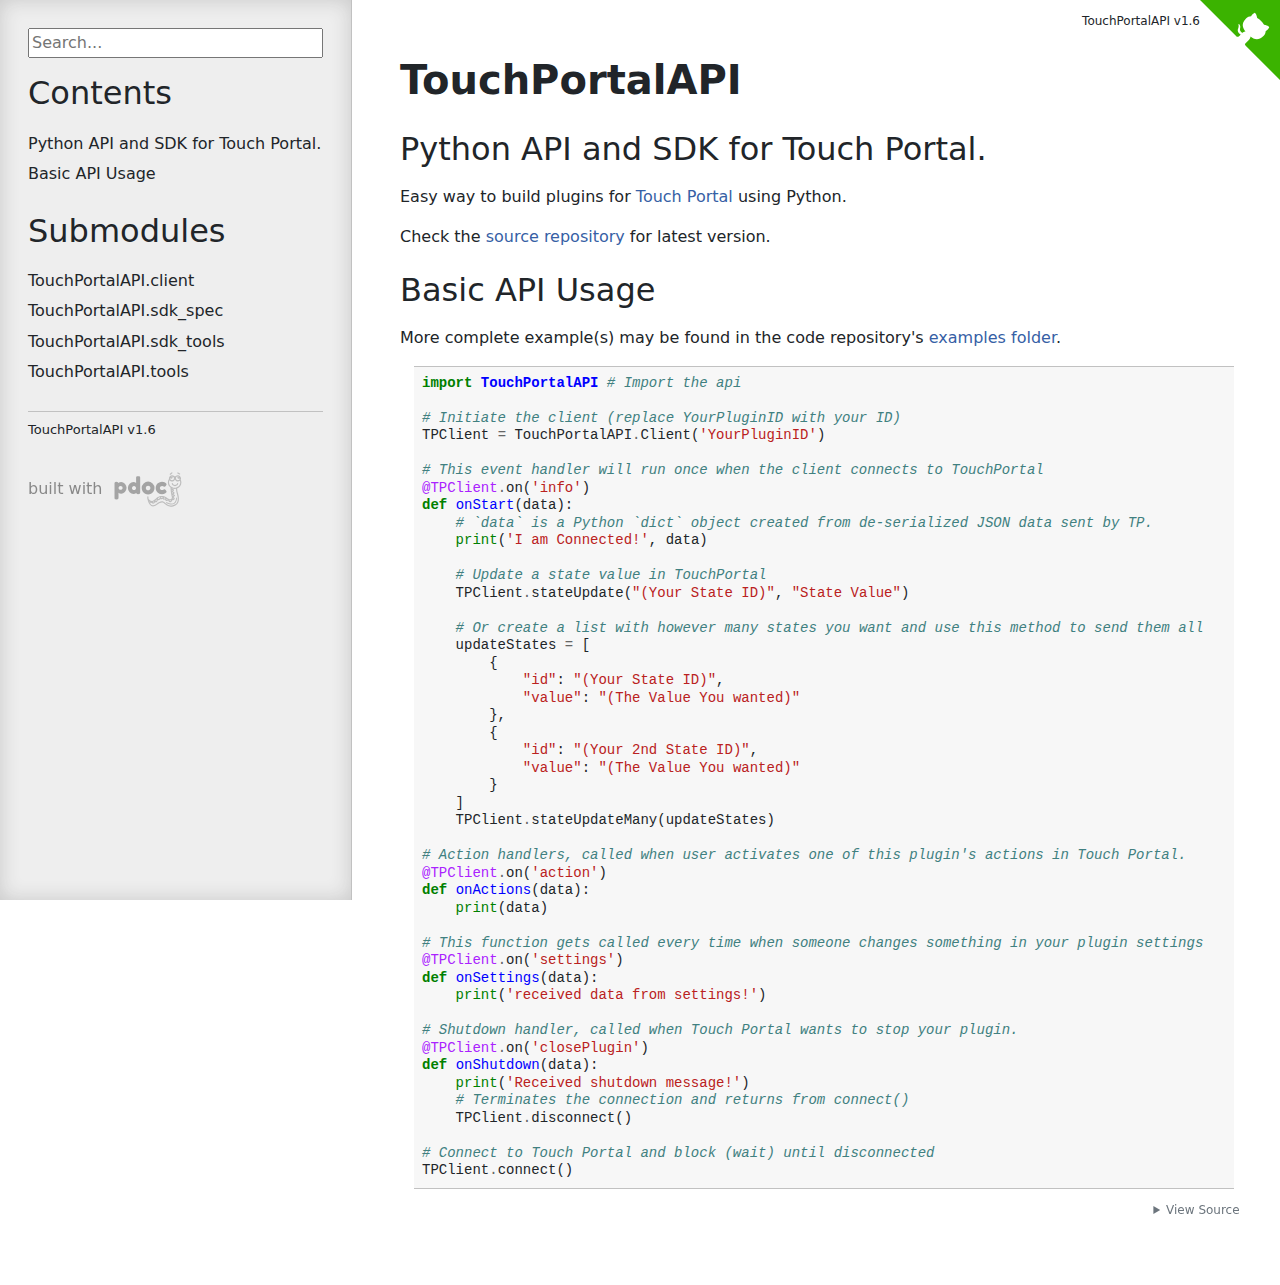
==== docs/index.html @ d4391009 "[docs] Add generated documentation files." ====
<!doctype html>
<html lang="en">
<head>
    <meta charset="utf-8">
    <meta name="viewport" content="width=device-width, initial-scale=1">
    <meta name="generator" content="pdoc 7.3.1" />
    <title>Module List &ndash; pdoc 7.3.1</title>
    <link rel="icon" type="image/svg+xml" href="data:image/svg+xml,%3Csvg%20xmlns%3D%22http%3A//www.w3.org/2000/svg%22%20width%3D%2264%22%20height%3D%2264%22%20viewBox%3D%2244.5%202.5%2015%2015%22%3E%3Cpath%20d%3D%22M49.351%2021.041c-.233-.721-.546-2.408-.772-4.076-.042-.09-.067-.187-.046-.288-.166-1.347-.277-2.625-.241-3.351-1.378-1.008-2.271-2.586-2.271-4.362%200-.976.272-1.935.788-2.774.057-.094.122-.18.184-.268-.033-.167-.052-.339-.052-.516%200-1.477%201.202-2.679%202.679-2.679.791%200%201.496.352%201.987.9a6.3%206.3%200%200%201%201.001.029c.492-.564%201.207-.929%202.012-.929%201.477%200%202.679%201.202%202.679%202.679a2.65%202.65%200%200%201-.269%201.148c.383.747.595%201.572.595%202.41%200%202.311-1.507%204.29-3.635%205.107.037.699.147%202.27.423%203.294l.137.461c.156%202.136-4.612%205.166-5.199%203.215zm.127-4.919a4.78%204.78%200%200%200%20.775-.584c-.172-.115-.505-.254-.88-.378zm.331%202.302l.828-.502c-.202-.143-.576-.328-.984-.49zm.45%202.157l.701-.403c-.214-.115-.536-.249-.891-.376l.19.779zM49.13%204.141c0%20.152.123.276.276.276s.275-.124.275-.276-.123-.276-.276-.276-.275.124-.275.276zm.735-.389a1.15%201.15%200%200%201%20.314.783%201.16%201.16%200%200%201-1.162%201.162c-.457%200-.842-.27-1.032-.653-.026.117-.042.238-.042.362a1.68%201.68%200%200%200%201.679%201.679%201.68%201.68%200%200%200%201.679-1.679c0-.843-.626-1.535-1.436-1.654zm3.076%201.654a1.68%201.68%200%200%200%201.679%201.679%201.68%201.68%200%200%200%201.679-1.679c0-.037-.009-.072-.011-.109-.21.3-.541.508-.935.508a1.16%201.16%200%200%201-1.162-1.162%201.14%201.14%200%200%201%20.474-.912c-.015%200-.03-.005-.045-.005-.926.001-1.679.754-1.679%201.68zm1.861-1.265c0%20.152.123.276.276.276s.275-.124.275-.276-.123-.276-.276-.276-.275.124-.275.276zm1.823%204.823c0-.52-.103-1.035-.288-1.52-.466.394-1.06.64-1.717.64-1.144%200-2.116-.725-2.499-1.738-.383%201.012-1.355%201.738-2.499%201.738-.867%200-1.631-.421-2.121-1.062-.307.605-.478%201.267-.478%201.942%200%202.486%202.153%204.51%204.801%204.51s4.801-2.023%204.801-4.51zm-3.032%209.156l-.146-.492c-.276-1.02-.395-2.457-.444-3.268a6.11%206.11%200%200%201-1.18.115%206.01%206.01%200%200%201-2.536-.562l.006.175c.802.215%201.848.612%202.021%201.25.079.295-.021.601-.274.837l-.598.501c.667.304%201.243.698%201.311%201.179.02.144.022.507-.393.787l-.564.365c1.285.521%201.361.96%201.381%201.126.018.142.011.496-.427.746l-.854.489c.064-1.19%201.985-2.585%202.697-3.248zM49.34%209.925c0-.667%201-.667%201%200%200%20.653.818%201.205%201.787%201.205s1.787-.552%201.787-1.205c0-.667%201-.667%201%200%200%201.216-1.25%202.205-2.787%202.205s-2.787-.989-2.787-2.205zm-.887-7.633c-.093.077-.205.114-.317.114a.5.5%200%200%201-.318-.886L49.183.397a.5.5%200%200%201%20.703.068.5.5%200%200%201-.069.703zm7.661-.065c-.086%200-.173-.022-.253-.068l-1.523-.893c-.575-.337-.069-1.2.506-.863l1.523.892a.5.5%200%200%201%20.179.685c-.094.158-.261.247-.432.247z%22%20fill%3D%22%233bb300%22/%3E%3C/svg%3E"/>

    <meta http-equiv="Refresh" content="0; url=TouchPortalAPI.html" />
    
    
<style>/*! * Bootstrap Reboot v5.0.0 (https://getbootstrap.com/) * Copyright 2011-2021 The Bootstrap Authors * Copyright 2011-2021 Twitter, Inc. * Licensed under MIT (https://github.com/twbs/bootstrap/blob/main/LICENSE) * Forked from Normalize.css, licensed MIT (https://github.com/necolas/normalize.css/blob/master/LICENSE.md) */*,::after,::before{box-sizing:border-box}@media (prefers-reduced-motion:no-preference){:root{scroll-behavior:smooth}}body{margin:0;font-family:system-ui,-apple-system,"Segoe UI",Roboto,"Helvetica Neue",Arial,"Noto Sans","Liberation Sans",sans-serif,"Apple Color Emoji","Segoe UI Emoji","Segoe UI Symbol","Noto Color Emoji";font-size:1rem;font-weight:400;line-height:1.5;color:#212529;background-color:#fff;-webkit-text-size-adjust:100%;-webkit-tap-highlight-color:transparent}hr{margin:1rem 0;color:inherit;background-color:currentColor;border:0;opacity:.25}hr:not([size]){height:1px}h1,h2,h3,h4,h5,h6{margin-top:0;margin-bottom:.5rem;font-weight:500;line-height:1.2}h1{font-size:calc(1.375rem + 1.5vw)}@media (min-width:1200px){h1{font-size:2.5rem}}h2{font-size:calc(1.325rem + .9vw)}@media (min-width:1200px){h2{font-size:2rem}}h3{font-size:calc(1.3rem + .6vw)}@media (min-width:1200px){h3{font-size:1.75rem}}h4{font-size:calc(1.275rem + .3vw)}@media (min-width:1200px){h4{font-size:1.5rem}}h5{font-size:1.25rem}h6{font-size:1rem}p{margin-top:0;margin-bottom:1rem}abbr[data-bs-original-title],abbr[title]{-webkit-text-decoration:underline dotted;text-decoration:underline dotted;cursor:help;-webkit-text-decoration-skip-ink:none;text-decoration-skip-ink:none}address{margin-bottom:1rem;font-style:normal;line-height:inherit}ol,ul{padding-left:2rem}dl,ol,ul{margin-top:0;margin-bottom:1rem}ol ol,ol ul,ul ol,ul ul{margin-bottom:0}dt{font-weight:700}dd{margin-bottom:.5rem;margin-left:0}blockquote{margin:0 0 1rem}b,strong{font-weight:bolder}small{font-size:.875em}mark{padding:.2em;background-color:#fcf8e3}sub,sup{position:relative;font-size:.75em;line-height:0;vertical-align:baseline}sub{bottom:-.25em}sup{top:-.5em}a{color:#0d6efd;text-decoration:underline}a:hover{color:#0a58ca}a:not([href]):not([class]),a:not([href]):not([class]):hover{color:inherit;text-decoration:none}code,kbd,pre,samp{font-family:SFMono-Regular,Menlo,Monaco,Consolas,"Liberation Mono","Courier New",monospace;font-size:1em;direction:ltr;unicode-bidi:bidi-override}pre{display:block;margin-top:0;margin-bottom:1rem;overflow:auto;font-size:.875em}pre code{font-size:inherit;color:inherit;word-break:normal}code{font-size:.875em;color:#d63384;word-wrap:break-word}a>code{color:inherit}kbd{padding:.2rem .4rem;font-size:.875em;color:#fff;background-color:#212529;border-radius:.2rem}kbd kbd{padding:0;font-size:1em;font-weight:700}figure{margin:0 0 1rem}img,svg{vertical-align:middle}table{caption-side:bottom;border-collapse:collapse}caption{padding-top:.5rem;padding-bottom:.5rem;color:#6c757d;text-align:left}th{text-align:inherit;text-align:-webkit-match-parent}tbody,td,tfoot,th,thead,tr{border-color:inherit;border-style:solid;border-width:0}label{display:inline-block}button{border-radius:0}button:focus:not(:focus-visible){outline:0}button,input,optgroup,select,textarea{margin:0;font-family:inherit;font-size:inherit;line-height:inherit}button,select{text-transform:none}[role=button]{cursor:pointer}select{word-wrap:normal}select:disabled{opacity:1}[list]::-webkit-calendar-picker-indicator{display:none}[type=button],[type=reset],[type=submit],button{-webkit-appearance:button}[type=button]:not(:disabled),[type=reset]:not(:disabled),[type=submit]:not(:disabled),button:not(:disabled){cursor:pointer}::-moz-focus-inner{padding:0;border-style:none}textarea{resize:vertical}fieldset{min-width:0;padding:0;margin:0;border:0}legend{float:left;width:100%;padding:0;margin-bottom:.5rem;font-size:calc(1.275rem + .3vw);line-height:inherit}@media (min-width:1200px){legend{font-size:1.5rem}}legend+*{clear:left}::-webkit-datetime-edit-day-field,::-webkit-datetime-edit-fields-wrapper,::-webkit-datetime-edit-hour-field,::-webkit-datetime-edit-minute,::-webkit-datetime-edit-month-field,::-webkit-datetime-edit-text,::-webkit-datetime-edit-year-field{padding:0}::-webkit-inner-spin-button{height:auto}[type=search]{outline-offset:-2px;-webkit-appearance:textfield}::-webkit-search-decoration{-webkit-appearance:none}::-webkit-color-swatch-wrapper{padding:0}::file-selector-button{font:inherit}::-webkit-file-upload-button{font:inherit;-webkit-appearance:button}output{display:inline-block}iframe{border:0}summary{display:list-item;cursor:pointer}progress{vertical-align:baseline}[hidden]{display:none!important}</style>
<style>/*! pygments syntax highlighting */pre{line-height:125%;}td.linenos pre{color:#000000; background-color:#f0f0f0; padding-left:5px; padding-right:5px;}span.linenos{color:#000000; background-color:#f0f0f0; padding-left:5px; padding-right:5px;}td.linenos pre.special{color:#000000; background-color:#ffffc0; padding-left:5px; padding-right:5px;}span.linenos.special{color:#000000; background-color:#ffffc0; padding-left:5px; padding-right:5px;}.pdoc .hll{background-color:#ffffcc}.pdoc{background:#f8f8f8;}.pdoc .c{color:#408080; font-style:italic}.pdoc .err{border:1px solid #FF0000}.pdoc .k{color:#008000; font-weight:bold}.pdoc .o{color:#666666}.pdoc .ch{color:#408080; font-style:italic}.pdoc .cm{color:#408080; font-style:italic}.pdoc .cp{color:#BC7A00}.pdoc .cpf{color:#408080; font-style:italic}.pdoc .c1{color:#408080; font-style:italic}.pdoc .cs{color:#408080; font-style:italic}.pdoc .gd{color:#A00000}.pdoc .ge{font-style:italic}.pdoc .gr{color:#FF0000}.pdoc .gh{color:#000080; font-weight:bold}.pdoc .gi{color:#00A000}.pdoc .go{color:#888888}.pdoc .gp{color:#000080; font-weight:bold}.pdoc .gs{font-weight:bold}.pdoc .gu{color:#800080; font-weight:bold}.pdoc .gt{color:#0044DD}.pdoc .kc{color:#008000; font-weight:bold}.pdoc .kd{color:#008000; font-weight:bold}.pdoc .kn{color:#008000; font-weight:bold}.pdoc .kp{color:#008000}.pdoc .kr{color:#008000; font-weight:bold}.pdoc .kt{color:#B00040}.pdoc .m{color:#666666}.pdoc .s{color:#BA2121}.pdoc .na{color:#7D9029}.pdoc .nb{color:#008000}.pdoc .nc{color:#0000FF; font-weight:bold}.pdoc .no{color:#880000}.pdoc .nd{color:#AA22FF}.pdoc .ni{color:#999999; font-weight:bold}.pdoc .ne{color:#D2413A; font-weight:bold}.pdoc .nf{color:#0000FF}.pdoc .nl{color:#A0A000}.pdoc .nn{color:#0000FF; font-weight:bold}.pdoc .nt{color:#008000; font-weight:bold}.pdoc .nv{color:#19177C}.pdoc .ow{color:#AA22FF; font-weight:bold}.pdoc .w{color:#bbbbbb}.pdoc .mb{color:#666666}.pdoc .mf{color:#666666}.pdoc .mh{color:#666666}.pdoc .mi{color:#666666}.pdoc .mo{color:#666666}.pdoc .sa{color:#BA2121}.pdoc .sb{color:#BA2121}.pdoc .sc{color:#BA2121}.pdoc .dl{color:#BA2121}.pdoc .sd{color:#BA2121; font-style:italic}.pdoc .s2{color:#BA2121}.pdoc .se{color:#BB6622; font-weight:bold}.pdoc .sh{color:#BA2121}.pdoc .si{color:#BB6688; font-weight:bold}.pdoc .sx{color:#008000}.pdoc .sr{color:#BB6688}.pdoc .s1{color:#BA2121}.pdoc .ss{color:#19177C}.pdoc .bp{color:#008000}.pdoc .fm{color:#0000FF}.pdoc .vc{color:#19177C}.pdoc .vg{color:#19177C}.pdoc .vi{color:#19177C}.pdoc .vm{color:#19177C}.pdoc .il{color:#666666}@media (prefers-color-scheme:dark){		.pdoc .hll{background-color:#49483e}	.pdoc{background:#272822; color:#f8f8f2}	.pdoc .c{color:#75715e}	.pdoc .err{color:#960050; background-color:#1e0010}	.pdoc .k{color:#66d9ef}	.pdoc .l{color:#ae81ff}	.pdoc .n{color:#f8f8f2}	.pdoc .o{color:#f92672}	.pdoc .p{color:#f8f8f2}	.pdoc .ch{color:#75715e}	.pdoc .cm{color:#75715e}	.pdoc .cp{color:#75715e}	.pdoc .cpf{color:#75715e}	.pdoc .c1{color:#75715e}	.pdoc .cs{color:#75715e}	.pdoc .gd{color:#f92672}	.pdoc .ge{font-style:italic}	.pdoc .gi{color:#a6e22e}	.pdoc .go{color:#66d9ef}	.pdoc .gp{color:#f92672; font-weight:bold}	.pdoc .gs{font-weight:bold}	.pdoc .gu{color:#75715e}	.pdoc .kc{color:#66d9ef}	.pdoc .kd{color:#66d9ef}	.pdoc .kn{color:#f92672}	.pdoc .kp{color:#66d9ef}	.pdoc .kr{color:#66d9ef}	.pdoc .kt{color:#66d9ef}	.pdoc .ld{color:#e6db74}	.pdoc .m{color:#ae81ff}	.pdoc .s{color:#e6db74}	.pdoc .na{color:#a6e22e}	.pdoc .nb{color:#f8f8f2}	.pdoc .nc{color:#a6e22e}	.pdoc .no{color:#66d9ef}	.pdoc .nd{color:#a6e22e}	.pdoc .ni{color:#f8f8f2}	.pdoc .ne{color:#a6e22e}	.pdoc .nf{color:#a6e22e}	.pdoc .nl{color:#f8f8f2}	.pdoc .nn{color:#f8f8f2}	.pdoc .nx{color:#a6e22e}	.pdoc .py{color:#f8f8f2}	.pdoc .nt{color:#f92672}	.pdoc .nv{color:#f8f8f2}	.pdoc .ow{color:#f92672}	.pdoc .w{color:#f8f8f2}	.pdoc .mb{color:#ae81ff}	.pdoc .mf{color:#ae81ff}	.pdoc .mh{color:#ae81ff}	.pdoc .mi{color:#ae81ff}	.pdoc .mo{color:#ae81ff}	.pdoc .sa{color:#e6db74}	.pdoc .sb{color:#e6db74}	.pdoc .sc{color:#e6db74}	.pdoc .dl{color:#e6db74}	.pdoc .sd{color:#e6db74}	.pdoc .s2{color:#e6db74}	.pdoc .se{color:#ae81ff}	.pdoc .sh{color:#e6db74}	.pdoc .si{color:#e6db74}	.pdoc .sx{color:#e6db74}	.pdoc .sr{color:#e6db74}	.pdoc .s1{color:#e6db74}	.pdoc .ss{color:#e6db74}	.pdoc .bp{color:#f8f8f2}	.pdoc .fm{color:#a6e22e}	.pdoc .vc{color:#f8f8f2}	.pdoc .vg{color:#f8f8f2}	.pdoc .vi{color:#f8f8f2}	.pdoc .vm{color:#f8f8f2}	.pdoc .il{color:#ae81ff}}</style>
<style>/*! pdoc */@media (prefers-color-scheme:dark){:root{--pdoc-background:#212529;}.pdoc{--text:#f7f7f7;--accent:#333;--active:#9e7700;}}body{background-color:var(--pdoc-background);}html, body{width:100%;height:100%;}@media (max-width:769px){#navtoggle{cursor:pointer;position:absolute;width:50px;height:40px;top:1rem;right:1rem;border-color:var(--text);color:var(--text);display:flex;opacity:0.8;}#navtoggle:hover{opacity:1;}#togglestate + div{display:none;}#togglestate:checked + div{display:inherit;}main, header{padding:2rem 3vw;}.git-button{display:none !important;}nav input[type="search"]:valid ~ *{display:none !important;}}@media (min-width:770px){:root{--sidebar-width:clamp(12.5rem, 28vw, 22rem);}nav{position:fixed;overflow:auto;height:100vh;width:var(--sidebar-width);}main, header{padding:3rem 2rem 3rem calc(var(--sidebar-width) + 3rem);width:calc(54rem + var(--sidebar-width));max-width:100%;}#navtoggle{display:none;}}#togglestate{display:none;}nav.pdoc{--pad:1.75rem;--indent:1.5rem;background-color:var(--accent);border-right:1px solid var(--accent2);box-shadow:0 0 20px rgba(50, 50, 50, .2) inset;padding:0 0 0 var(--pad);overflow-wrap:anywhere;scrollbar-width:thin; scrollbar-color:var(--accent2) transparent }nav.pdoc::-webkit-scrollbar{width:.4rem; }nav.pdoc::-webkit-scrollbar-thumb{background-color:var(--accent2); }nav.pdoc > div{padding:var(--pad) 0;}nav.pdoc .module-list-button{display:inline-flex;align-items:center;color:var(--text);border-color:var(--muted);margin-bottom:1rem;}nav.pdoc .module-list-button:hover{border-color:var(--text);}nav.pdoc input[type=search]{display:block;outline-offset:0;width:calc(100% - var(--pad));}nav.pdoc .logo{max-width:calc(100% - var(--pad));max-height:35vh;display:block;margin:0 auto 1rem;transform:translate(calc(-.5 * var(--pad)), 0);}nav.pdoc ul{list-style:none;padding-left:0;}nav.pdoc li{display:block;margin:0;padding:.2rem 0 .2rem var(--indent);transition:all 100ms;}nav.pdoc > div > ul > li{padding-left:0;}nav.pdoc li:hover{background-color:var(--nav-hover);}nav.pdoc a, nav.pdoc a:hover{color:var(--text);}nav.pdoc a{display:block;}nav.pdoc > h2:first-of-type{margin-top:1.5rem;}nav.pdoc .class:before{content:"class ";color:var(--muted);}nav.pdoc .function:after{content:"()";color:var(--muted);}nav.pdoc footer:before{content:"";display:block;width:calc(100% - var(--pad));border-top:solid var(--accent2) 1px;margin-top:1.5rem;padding-top:.5rem;}nav.pdoc footer{font-size:small;}html, main{scroll-behavior:smooth;}.pdoc{color:var(--text);box-sizing:border-box;line-height:1.5;background:none;}.pdoc .pdoc-button{display:inline-block;border:solid black 1px;border-radius:2px;font-size:.75rem;padding:calc(0.5em - 1px) 1em;transition:100ms all;}.pdoc .visually-hidden{position:absolute !important;width:1px !important;height:1px !important;padding:0 !important;margin:-1px !important;overflow:hidden !important;clip:rect(0, 0, 0, 0) !important;white-space:nowrap !important;border:0 !important;}.pdoc h1, .pdoc h2, .pdoc h3{font-weight:300;margin:.3em 0;padding:.2em 0;}.pdoc a{text-decoration:none;color:var(--link);}.pdoc a:hover{color:var(--link-hover);}.pdoc blockquote{margin-left:2rem;}.pdoc pre{background-color:var(--code);border-top:1px solid var(--accent2);border-bottom:1px solid var(--accent2);margin-bottom:1em;padding:.5rem 0 .5rem .5rem;overflow-x:auto;}.pdoc code{color:var(--text);padding:.2em .4em;margin:0;font-size:85%;background-color:var(--code);border-radius:6px;}.pdoc a > code{color:inherit;}.pdoc pre > code{display:inline-block;font-size:inherit;background:none;border:none;padding:0;}.pdoc .modulename{margin-top:0;font-weight:bold;}.pdoc .modulename a{color:var(--link);transition:100ms all;}.pdoc .git-button{float:right;border:solid var(--link) 1px;}.pdoc .git-button:hover{background-color:var(--link);color:var(--pdoc-background);}.pdoc details{--shift:-40px;text-align:right;margin-top:var(--shift);margin-bottom:calc(0px - var(--shift));clear:both;filter:opacity(1);}.pdoc details:not([open]){height:0;overflow:visible;}.pdoc details > summary{font-size:.75rem;cursor:pointer;color:var(--muted);border-width:0;padding:0 .7em;display:inline-block;display:inline list-item;user-select:none;}.pdoc details > summary:focus{outline:0;}.pdoc details > div{margin-top:calc(0px - var(--shift) / 2);text-align:left;}.pdoc .docstring{margin-bottom:1.5rem;}.pdoc > section:first-of-type > .docstring{margin-bottom:3rem;}.pdoc .docstring pre{margin-left:1em;margin-right:1em;}.pdoc h1:target,.pdoc h2:target,.pdoc h3:target,.pdoc h4:target,.pdoc h5:target,.pdoc h6:target{background-color:var(--active);box-shadow:-1rem 0 0 0 var(--active);}.pdoc div:target > .attr,.pdoc section:target > .attr,.pdoc dd:target > a{background-color:var(--active);}.pdoc .attr:hover{filter:contrast(0.95);}.pdoc .headerlink{position:absolute;width:0;margin-left:-1.5rem;line-height:1.4rem;font-size:1.5rem;font-weight:normal;transition:all 100ms ease-in-out;opacity:0;}.pdoc .attr > .headerlink{margin-left:-2.5rem;}.pdoc *:hover > .headerlink,.pdoc *:target > .attr > .headerlink{opacity:1;}.pdoc .attr{display:block;color:var(--text);margin:1rem 0 .5rem;padding:.4rem 5rem .4rem 1rem;background-color:var(--accent);}.pdoc .classattr{margin-left:2rem;}.pdoc .name{color:var(--name);font-weight:bold;}.pdoc .def{color:var(--def);font-weight:bold;}.pdoc .signature{white-space:pre-wrap;}.pdoc .annotation{color:var(--annotation);}.pdoc .inherited{margin-left:2rem;}.pdoc .inherited dt{font-weight:700;}.pdoc .inherited dt, .pdoc .inherited dd{display:inline;margin-left:0;margin-bottom:.5rem;}.pdoc .inherited dd:not(:last-child):after{content:", ";}.pdoc .inherited .class:before{content:"class ";}.pdoc .inherited .function a:after{content:"()";}.pdoc .search-result .docstring{overflow:auto;max-height:25vh;}.pdoc .search-result.focused > .attr{background-color:var(--active);}.pdoc .attribution{margin-top:2rem;display:block;opacity:0.5;transition:all 200ms;filter:grayscale(100%);}.pdoc .attribution:hover{opacity:1;filter:grayscale(0%);}.pdoc .attribution img{margin-left:5px;height:35px;vertical-align:middle;width:70px;transition:all 200ms;}</style>
    <style>
        header.pdoc {
            margin-bottom: -4rem;
            display: flex;
            align-items: center;
            flex-wrap: wrap;
        }

        header.pdoc img {
            max-width: 200px;
            max-height: 75px;
            padding-right: 2rem;
        }

        header.pdoc input[type=search] {
            outline-offset: 0;
            font-size: 1.5rem;
            min-width: 60%;
            flex-grow: 1;
            padding-left: .5rem;
            margin: 1.75rem 0;
        }
    </style>

</head>
<body>    <nav class="pdoc">
        <label id="navtoggle" for="togglestate" class="pdoc-button"><svg xmlns='http://www.w3.org/2000/svg' viewBox='0 0 30 30'><path stroke-linecap='round' stroke="currentColor" stroke-miterlimit='10' stroke-width='2' d='M4 7h22M4 15h22M4 23h22'/></svg></label>
        <input id="togglestate" type="checkbox">
        <div>
            <h2>Available Modules</h2>
            <ul>
                    <li><a href="TouchPortalAPI.html">TouchPortalAPI</a></li>
                    <li><a href="TouchPortalAPI/client.html">TouchPortalAPI.client</a></li>
                    <li><a href="TouchPortalAPI/sdk_spec.html">TouchPortalAPI.sdk_spec</a></li>
                    <li><a href="TouchPortalAPI/sdk_tools.html">TouchPortalAPI.sdk_tools</a></li>
                    <li><a href="TouchPortalAPI/tools.html">TouchPortalAPI.tools</a></li>
            </ul>
        </div>
    </nav>
    <header class="pdoc">
            <a href="https://pdoc.dev">
                <img src="data:image/svg+xml,%3Csvg%20xmlns%3D%22http%3A//www.w3.org/2000/svg%22%20role%3D%22img%22%20aria-label%3D%22pdoc%20logo%22%20width%3D%22300%22%20height%3D%22150%22%20viewBox%3D%22-1%200%2060%2030%22%3E%3Ctitle%3Epdoc%3C/title%3E%3Cpath%20d%3D%22M29.621%2021.293c-.011-.273-.214-.475-.511-.481a.5.5%200%200%200-.489.503l-.044%201.393c-.097.551-.695%201.215-1.566%201.704-.577.428-1.306.486-2.193.182-1.426-.617-2.467-1.654-3.304-2.487l-.173-.172a3.43%203.43%200%200%200-.365-.306.49.49%200%200%200-.286-.196c-1.718-1.06-4.931-1.47-7.353.191l-.219.15c-1.707%201.187-3.413%202.131-4.328%201.03-.02-.027-.49-.685-.141-1.763.233-.721.546-2.408.772-4.076.042-.09.067-.187.046-.288.166-1.347.277-2.625.241-3.351%201.378-1.008%202.271-2.586%202.271-4.362%200-.976-.272-1.935-.788-2.774-.057-.094-.122-.18-.184-.268.033-.167.052-.339.052-.516%200-1.477-1.202-2.679-2.679-2.679-.791%200-1.496.352-1.987.9a6.3%206.3%200%200%200-1.001.029c-.492-.564-1.207-.929-2.012-.929-1.477%200-2.679%201.202-2.679%202.679A2.65%202.65%200%200%200%20.97%206.554c-.383.747-.595%201.572-.595%202.41%200%202.311%201.507%204.29%203.635%205.107-.037.699-.147%202.27-.423%203.294l-.137.461c-.622%202.042-2.515%208.257%201.727%2010.643%201.614.908%203.06%201.248%204.317%201.248%202.665%200%204.492-1.524%205.322-2.401%201.476-1.559%202.886-1.854%206.491.82%201.877%201.393%203.514%201.753%204.861%201.068%202.223-1.713%202.811-3.867%203.399-6.374.077-.846.056-1.469.054-1.537zm-4.835%204.313c-.054.305-.156.586-.242.629-.034-.007-.131-.022-.307-.157-.145-.111-.314-.478-.456-.908.221.121.432.25.675.355.115.039.219.051.33.081zm-2.251-1.238c-.05.33-.158.648-.252.694-.022.001-.125-.018-.307-.157-.217-.166-.488-.906-.639-1.573.358.344.754.693%201.198%201.036zm-3.887-2.337c-.006-.116-.018-.231-.041-.342.635.145%201.189.368%201.599.625.097.231.166.481.174.642-.03.049-.055.101-.067.158-.046.013-.128.026-.298.004-.278-.037-.901-.57-1.367-1.087zm-1.127-.497c.116.306.176.625.12.71-.019.014-.117.045-.345.016-.206-.027-.604-.332-.986-.695.41-.051.816-.056%201.211-.031zm-4.535%201.535c.209.22.379.47.358.598-.006.041-.088.138-.351.234-.144.055-.539-.063-.979-.259a11.66%2011.66%200%200%200%20.972-.573zm.983-.664c.359-.237.738-.418%201.126-.554.25.237.479.548.457.694-.006.042-.087.138-.351.235-.174.064-.694-.105-1.232-.375zm-3.381%201.794c-.022.145-.061.29-.149.401-.133.166-.358.248-.69.251h-.002c-.133%200-.306-.26-.45-.621.417.091.854.07%201.291-.031zm-2.066-8.077a4.78%204.78%200%200%201-.775-.584c.172-.115.505-.254.88-.378l-.105.962zm-.331%202.302a10.32%2010.32%200%200%201-.828-.502c.202-.143.576-.328.984-.49l-.156.992zm-.45%202.157l-.701-.403c.214-.115.536-.249.891-.376a11.57%2011.57%200%200%201-.19.779zm-.181%201.716c.064.398.194.702.298.893-.194-.051-.435-.162-.736-.398.061-.119.224-.3.438-.495zM8.87%204.141c0%20.152-.123.276-.276.276s-.275-.124-.275-.276.123-.276.276-.276.275.124.275.276zm-.735-.389a1.15%201.15%200%200%200-.314.783%201.16%201.16%200%200%200%201.162%201.162c.457%200%20.842-.27%201.032-.653.026.117.042.238.042.362a1.68%201.68%200%200%201-1.679%201.679%201.68%201.68%200%200%201-1.679-1.679c0-.843.626-1.535%201.436-1.654zM5.059%205.406A1.68%201.68%200%200%201%203.38%207.085a1.68%201.68%200%200%201-1.679-1.679c0-.037.009-.072.011-.109.21.3.541.508.935.508a1.16%201.16%200%200%200%201.162-1.162%201.14%201.14%200%200%200-.474-.912c.015%200%20.03-.005.045-.005.926.001%201.679.754%201.679%201.68zM3.198%204.141c0%20.152-.123.276-.276.276s-.275-.124-.275-.276.123-.276.276-.276.275.124.275.276zM1.375%208.964c0-.52.103-1.035.288-1.52.466.394%201.06.64%201.717.64%201.144%200%202.116-.725%202.499-1.738.383%201.012%201.355%201.738%202.499%201.738.867%200%201.631-.421%202.121-1.062.307.605.478%201.267.478%201.942%200%202.486-2.153%204.51-4.801%204.51s-4.801-2.023-4.801-4.51zm24.342%2019.349c-.985.498-2.267.168-3.813-.979-3.073-2.281-5.453-3.199-7.813-.705-1.315%201.391-4.163%203.365-8.423.97-3.174-1.786-2.239-6.266-1.261-9.479l.146-.492c.276-1.02.395-2.457.444-3.268a6.11%206.11%200%200%200%201.18.115%206.01%206.01%200%200%200%202.536-.562l-.006.175c-.802.215-1.848.612-2.021%201.25-.079.295.021.601.274.837.219.203.415.364.598.501-.667.304-1.243.698-1.311%201.179-.02.144-.022.507.393.787.213.144.395.26.564.365-1.285.521-1.361.96-1.381%201.126-.018.142-.011.496.427.746l.854.489c-.473.389-.971.914-.999%201.429-.018.278.095.532.316.713.675.556%201.231.721%201.653.721.059%200%20.104-.014.158-.02.207.707.641%201.64%201.513%201.64h.013c.8-.008%201.236-.345%201.462-.626.173-.216.268-.457.325-.692.424.195.93.374%201.372.374.151%200%20.294-.021.423-.068.732-.27.944-.704.993-1.021.009-.061.003-.119.002-.179.266.086.538.147.789.147.15%200%20.294-.021.423-.069.542-.2.797-.489.914-.754.237.147.478.258.704.288.106.014.205.021.296.021.356%200%20.595-.101.767-.229.438.435%201.094.992%201.656%201.067.106.014.205.021.296.021a1.56%201.56%200%200%200%20.323-.035c.17.575.453%201.289.866%201.605.358.273.665.362.914.362a.99.99%200%200%200%20.421-.093%201.03%201.03%200%200%200%20.245-.164c.168.428.39.846.68%201.068.358.273.665.362.913.362a.99.99%200%200%200%20.421-.093c.317-.148.512-.448.639-.762.251.157.495.257.726.257.127%200%20.25-.024.37-.071.427-.17.706-.617.841-1.314.022-.015.047-.022.068-.038.067-.051.133-.104.196-.159-.443%201.486-1.107%202.761-2.086%203.257zM8.66%209.925a.5.5%200%201%200-1%200c0%20.653-.818%201.205-1.787%201.205s-1.787-.552-1.787-1.205a.5.5%200%201%200-1%200c0%201.216%201.25%202.205%202.787%202.205s2.787-.989%202.787-2.205zm4.4%2015.965l-.208.097c-2.661%201.258-4.708%201.436-6.086.527-1.542-1.017-1.88-3.19-1.844-4.198a.4.4%200%200%200-.385-.414c-.242-.029-.406.164-.414.385-.046%201.249.367%203.686%202.202%204.896.708.467%201.547.7%202.51.7%201.248%200%202.706-.392%204.362-1.174l.185-.086a.4.4%200%200%200%20.205-.527c-.089-.204-.326-.291-.527-.206zM9.547%202.292c.093.077.205.114.317.114a.5.5%200%200%200%20.318-.886L8.817.397a.5.5%200%200%200-.703.068.5.5%200%200%200%20.069.703l1.364%201.124zm-7.661-.065c.086%200%20.173-.022.253-.068l1.523-.893a.5.5%200%200%200-.506-.863l-1.523.892a.5.5%200%200%200-.179.685c.094.158.261.247.432.247z%22%20transform%3D%22matrix%28-1%200%200%201%2058%200%29%22%20fill%3D%22%233bb300%22/%3E%3Cpath%20d%3D%22M.3%2021.86V10.18q0-.46.02-.68.04-.22.18-.5.28-.54%201.34-.54%201.06%200%201.42.28.38.26.44.78.76-1.04%202.38-1.04%201.64%200%203.1%201.54%201.46%201.54%201.46%203.58%200%202.04-1.46%203.58-1.44%201.54-3.08%201.54-1.64%200-2.38-.92v4.04q0%20.46-.04.68-.02.22-.18.5-.14.3-.5.42-.36.12-.98.12-.62%200-1-.12-.36-.12-.52-.4-.14-.28-.18-.5-.02-.22-.02-.68zm3.96-9.42q-.46.54-.46%201.18%200%20.64.46%201.18.48.52%201.2.52.74%200%201.24-.52.52-.52.52-1.18%200-.66-.48-1.18-.48-.54-1.26-.54-.76%200-1.22.54zm14.741-8.36q.16-.3.54-.42.38-.12%201-.12.64%200%201.02.12.38.12.52.42.16.3.18.54.04.22.04.68v11.94q0%20.46-.04.7-.02.22-.18.5-.3.54-1.7.54-1.38%200-1.54-.98-.84.96-2.34.96-1.8%200-3.28-1.56-1.48-1.58-1.48-3.66%200-2.1%201.48-3.68%201.5-1.58%203.28-1.58%201.48%200%202.3%201v-4.2q0-.46.02-.68.04-.24.18-.52zm-3.24%2010.86q.52.54%201.26.54.74%200%201.22-.54.5-.54.5-1.18%200-.66-.48-1.22-.46-.56-1.26-.56-.8%200-1.28.56-.48.54-.48%201.2%200%20.66.52%201.2zm7.833-1.2q0-2.4%201.68-3.96%201.68-1.56%203.84-1.56%202.16%200%203.82%201.56%201.66%201.54%201.66%203.94%200%201.66-.86%202.96-.86%201.28-2.1%201.9-1.22.6-2.54.6-1.32%200-2.56-.64-1.24-.66-2.1-1.92-.84-1.28-.84-2.88zm4.18%201.44q.64.48%201.3.48.66%200%201.32-.5.66-.5.66-1.48%200-.98-.62-1.46-.62-.48-1.34-.48-.72%200-1.34.5-.62.5-.62%201.48%200%20.96.64%201.46zm11.412-1.44q0%20.84.56%201.32.56.46%201.18.46.64%200%201.18-.36.56-.38.9-.38.6%200%201.46%201.06.46.58.46%201.04%200%20.76-1.1%201.42-1.14.8-2.8.8-1.86%200-3.58-1.34-.82-.64-1.34-1.7-.52-1.08-.52-2.36%200-1.3.52-2.34.52-1.06%201.34-1.7%201.66-1.32%203.54-1.32.76%200%201.48.22.72.2%201.06.4l.32.2q.36.24.56.38.52.4.52.92%200%20.5-.42%201.14-.72%201.1-1.38%201.1-.38%200-1.08-.44-.36-.34-1.04-.34-.66%200-1.24.48-.58.48-.58%201.34z%22%20fill%3D%22green%22/%3E%3C/svg%3E"
                     alt="pdoc logo"/>
            </a>
        <input type="search" placeholder="Search API Documentation..." aria-label="search box">
    </header>
    <main class="pdoc">
    </main>
<script>/** elasticlunr - http://weixsong.github.io * Copyright (C) 2017 Oliver Nightingale * Copyright (C) 2017 Wei Song * MIT Licensed */!function(){function e(e){if(null===e||"object"!=typeof e)return e;var t=e.constructor();for(var n in e)e.hasOwnProperty(n)&&(t[n]=e[n]);return t}var t=function(e){var n=new t.Index;return n.pipeline.add(t.trimmer,t.stopWordFilter,t.stemmer),e&&e.call(n,n),n};t.version="0.9.5",lunr=t,t.utils={},t.utils.warn=function(e){return function(t){e.console&&console.warn&&console.warn(t)}}(this),t.utils.toString=function(e){return void 0===e||null===e?"":e.toString()},t.EventEmitter=function(){this.events={}},t.EventEmitter.prototype.addListener=function(){var e=Array.prototype.slice.call(arguments),t=e.pop(),n=e;if("function"!=typeof t)throw new TypeError("last argument must be a function");n.forEach(function(e){this.hasHandler(e)||(this.events[e]=[]),this.events[e].push(t)},this)},t.EventEmitter.prototype.removeListener=function(e,t){if(this.hasHandler(e)){var n=this.events[e].indexOf(t);-1!==n&&(this.events[e].splice(n,1),0==this.events[e].length&&delete this.events[e])}},t.EventEmitter.prototype.emit=function(e){if(this.hasHandler(e)){var t=Array.prototype.slice.call(arguments,1);this.events[e].forEach(function(e){e.apply(void 0,t)},this)}},t.EventEmitter.prototype.hasHandler=function(e){return e in this.events},t.tokenizer=function(e){if(!arguments.length||null===e||void 0===e)return[];if(Array.isArray(e)){var n=e.filter(function(e){return null===e||void 0===e?!1:!0});n=n.map(function(e){return t.utils.toString(e).toLowerCase()});var i=[];return n.forEach(function(e){var n=e.split(t.tokenizer.seperator);i=i.concat(n)},this),i}return e.toString().trim().toLowerCase().split(t.tokenizer.seperator)},t.tokenizer.defaultSeperator=/[\s\-]+/,t.tokenizer.seperator=t.tokenizer.defaultSeperator,t.tokenizer.setSeperator=function(e){null!==e&&void 0!==e&&"object"==typeof e&&(t.tokenizer.seperator=e)},t.tokenizer.resetSeperator=function(){t.tokenizer.seperator=t.tokenizer.defaultSeperator},t.tokenizer.getSeperator=function(){return t.tokenizer.seperator},t.Pipeline=function(){this._queue=[]},t.Pipeline.registeredFunctions={},t.Pipeline.registerFunction=function(e,n){n in t.Pipeline.registeredFunctions&&t.utils.warn("Overwriting existing registered function: "+n),e.label=n,t.Pipeline.registeredFunctions[n]=e},t.Pipeline.getRegisteredFunction=function(e){return e in t.Pipeline.registeredFunctions!=!0?null:t.Pipeline.registeredFunctions[e]},t.Pipeline.warnIfFunctionNotRegistered=function(e){var n=e.label&&e.label in this.registeredFunctions;n||t.utils.warn("Function is not registered with pipeline. This may cause problems when serialising the index.\n",e)},t.Pipeline.load=function(e){var n=new t.Pipeline;return e.forEach(function(e){var i=t.Pipeline.getRegisteredFunction(e);if(!i)throw new Error("Cannot load un-registered function: "+e);n.add(i)}),n},t.Pipeline.prototype.add=function(){var e=Array.prototype.slice.call(arguments);e.forEach(function(e){t.Pipeline.warnIfFunctionNotRegistered(e),this._queue.push(e)},this)},t.Pipeline.prototype.after=function(e,n){t.Pipeline.warnIfFunctionNotRegistered(n);var i=this._queue.indexOf(e);if(-1===i)throw new Error("Cannot find existingFn");this._queue.splice(i+1,0,n)},t.Pipeline.prototype.before=function(e,n){t.Pipeline.warnIfFunctionNotRegistered(n);var i=this._queue.indexOf(e);if(-1===i)throw new Error("Cannot find existingFn");this._queue.splice(i,0,n)},t.Pipeline.prototype.remove=function(e){var t=this._queue.indexOf(e);-1!==t&&this._queue.splice(t,1)},t.Pipeline.prototype.run=function(e){for(var t=[],n=e.length,i=this._queue.length,o=0;n>o;o++){for(var r=e[o],s=0;i>s&&(r=this._queue[s](r,o,e),void 0!==r&&null!==r);s++);void 0!==r&&null!==r&&t.push(r)}return t},t.Pipeline.prototype.reset=function(){this._queue=[]},t.Pipeline.prototype.get=function(){return this._queue},t.Pipeline.prototype.toJSON=function(){return this._queue.map(function(e){return t.Pipeline.warnIfFunctionNotRegistered(e),e.label})},t.Index=function(){this._fields=[],this._ref="id",this.pipeline=new t.Pipeline,this.documentStore=new t.DocumentStore,this.index={},this.eventEmitter=new t.EventEmitter,this._idfCache={},this.on("add","remove","update",function(){this._idfCache={}}.bind(this))},t.Index.prototype.on=function(){var e=Array.prototype.slice.call(arguments);return this.eventEmitter.addListener.apply(this.eventEmitter,e)},t.Index.prototype.off=function(e,t){return this.eventEmitter.removeListener(e,t)},t.Index.load=function(e){e.version!==t.version&&t.utils.warn("version mismatch: current "+t.version+" importing "+e.version);var n=new this;n._fields=e.fields,n._ref=e.ref,n.documentStore=t.DocumentStore.load(e.documentStore),n.pipeline=t.Pipeline.load(e.pipeline),n.index={};for(var i in e.index)n.index[i]=t.InvertedIndex.load(e.index[i]);return n},t.Index.prototype.addField=function(e){return this._fields.push(e),this.index[e]=new t.InvertedIndex,this},t.Index.prototype.setRef=function(e){return this._ref=e,this},t.Index.prototype.saveDocument=function(e){return this.documentStore=new t.DocumentStore(e),this},t.Index.prototype.addDoc=function(e,n){if(e){var n=void 0===n?!0:n,i=e[this._ref];this.documentStore.addDoc(i,e),this._fields.forEach(function(n){var o=this.pipeline.run(t.tokenizer(e[n]));this.documentStore.addFieldLength(i,n,o.length);var r={};o.forEach(function(e){e in r?r[e]+=1:r[e]=1},this);for(var s in r){var u=r[s];u=Math.sqrt(u),this.index[n].addToken(s,{ref:i,tf:u})}},this),n&&this.eventEmitter.emit("add",e,this)}},t.Index.prototype.removeDocByRef=function(e){if(e&&this.documentStore.isDocStored()!==!1&&this.documentStore.hasDoc(e)){var t=this.documentStore.getDoc(e);this.removeDoc(t,!1)}},t.Index.prototype.removeDoc=function(e,n){if(e){var n=void 0===n?!0:n,i=e[this._ref];this.documentStore.hasDoc(i)&&(this.documentStore.removeDoc(i),this._fields.forEach(function(n){var o=this.pipeline.run(t.tokenizer(e[n]));o.forEach(function(e){this.index[n].removeToken(e,i)},this)},this),n&&this.eventEmitter.emit("remove",e,this))}},t.Index.prototype.updateDoc=function(e,t){var t=void 0===t?!0:t;this.removeDocByRef(e[this._ref],!1),this.addDoc(e,!1),t&&this.eventEmitter.emit("update",e,this)},t.Index.prototype.idf=function(e,t){var n="@"+t+"/"+e;if(Object.prototype.hasOwnProperty.call(this._idfCache,n))return this._idfCache[n];var i=this.index[t].getDocFreq(e),o=1+Math.log(this.documentStore.length/(i+1));return this._idfCache[n]=o,o},t.Index.prototype.getFields=function(){return this._fields.slice()},t.Index.prototype.search=function(e,n){if(!e)return[];e="string"==typeof e?{any:e}:JSON.parse(JSON.stringify(e));var i=null;null!=n&&(i=JSON.stringify(n));for(var o=new t.Configuration(i,this.getFields()).get(),r={},s=Object.keys(e),u=0;u<s.length;u++){var a=s[u];r[a]=this.pipeline.run(t.tokenizer(e[a]))}var l={};for(var c in o){var d=r[c]||r.any;if(d){var f=this.fieldSearch(d,c,o),h=o[c].boost;for(var p in f)f[p]=f[p]*h;for(var p in f)p in l?l[p]+=f[p]:l[p]=f[p]}}var v,g=[];for(var p in l)v={ref:p,score:l[p]},this.documentStore.hasDoc(p)&&(v.doc=this.documentStore.getDoc(p)),g.push(v);return g.sort(function(e,t){return t.score-e.score}),g},t.Index.prototype.fieldSearch=function(e,t,n){var i=n[t].bool,o=n[t].expand,r=n[t].boost,s=null,u={};return 0!==r?(e.forEach(function(e){var n=[e];1==o&&(n=this.index[t].expandToken(e));var r={};n.forEach(function(n){var o=this.index[t].getDocs(n),a=this.idf(n,t);if(s&&"AND"==i){var l={};for(var c in s)c in o&&(l[c]=o[c]);o=l}n==e&&this.fieldSearchStats(u,n,o);for(var c in o){var d=this.index[t].getTermFrequency(n,c),f=this.documentStore.getFieldLength(c,t),h=1;0!=f&&(h=1/Math.sqrt(f));var p=1;n!=e&&(p=.15*(1-(n.length-e.length)/n.length));var v=d*a*h*p;c in r?r[c]+=v:r[c]=v}},this),s=this.mergeScores(s,r,i)},this),s=this.coordNorm(s,u,e.length)):void 0},t.Index.prototype.mergeScores=function(e,t,n){if(!e)return t;if("AND"==n){var i={};for(var o in t)o in e&&(i[o]=e[o]+t[o]);return i}for(var o in t)o in e?e[o]+=t[o]:e[o]=t[o];return e},t.Index.prototype.fieldSearchStats=function(e,t,n){for(var i in n)i in e?e[i].push(t):e[i]=[t]},t.Index.prototype.coordNorm=function(e,t,n){for(var i in e)if(i in t){var o=t[i].length;e[i]=e[i]*o/n}return e},t.Index.prototype.toJSON=function(){var e={};return this._fields.forEach(function(t){e[t]=this.index[t].toJSON()},this),{version:t.version,fields:this._fields,ref:this._ref,documentStore:this.documentStore.toJSON(),index:e,pipeline:this.pipeline.toJSON()}},t.Index.prototype.use=function(e){var t=Array.prototype.slice.call(arguments,1);t.unshift(this),e.apply(this,t)},t.DocumentStore=function(e){this._save=null===e||void 0===e?!0:e,this.docs={},this.docInfo={},this.length=0},t.DocumentStore.load=function(e){var t=new this;return t.length=e.length,t.docs=e.docs,t.docInfo=e.docInfo,t._save=e.save,t},t.DocumentStore.prototype.isDocStored=function(){return this._save},t.DocumentStore.prototype.addDoc=function(t,n){this.hasDoc(t)||this.length++,this.docs[t]=this._save===!0?e(n):null},t.DocumentStore.prototype.getDoc=function(e){return this.hasDoc(e)===!1?null:this.docs[e]},t.DocumentStore.prototype.hasDoc=function(e){return e in this.docs},t.DocumentStore.prototype.removeDoc=function(e){this.hasDoc(e)&&(delete this.docs[e],delete this.docInfo[e],this.length--)},t.DocumentStore.prototype.addFieldLength=function(e,t,n){null!==e&&void 0!==e&&0!=this.hasDoc(e)&&(this.docInfo[e]||(this.docInfo[e]={}),this.docInfo[e][t]=n)},t.DocumentStore.prototype.updateFieldLength=function(e,t,n){null!==e&&void 0!==e&&0!=this.hasDoc(e)&&this.addFieldLength(e,t,n)},t.DocumentStore.prototype.getFieldLength=function(e,t){return null===e||void 0===e?0:e in this.docs&&t in this.docInfo[e]?this.docInfo[e][t]:0},t.DocumentStore.prototype.toJSON=function(){return{docs:this.docs,docInfo:this.docInfo,length:this.length,save:this._save}},t.stemmer=function(){var e={ational:"ate",tional:"tion",enci:"ence",anci:"ance",izer:"ize",bli:"ble",alli:"al",entli:"ent",eli:"e",ousli:"ous",ization:"ize",ation:"ate",ator:"ate",alism:"al",iveness:"ive",fulness:"ful",ousness:"ous",aliti:"al",iviti:"ive",biliti:"ble",logi:"log"},t={icate:"ic",ative:"",alize:"al",iciti:"ic",ical:"ic",ful:"",ness:""},n="[^aeiou]",i="[aeiouy]",o=n+"[^aeiouy]*",r=i+"[aeiou]*",s="^("+o+")?"+r+o,u="^("+o+")?"+r+o+"("+r+")?$",a="^("+o+")?"+r+o+r+o,l="^("+o+")?"+i,c=new RegExp(s),d=new RegExp(a),f=new RegExp(u),h=new RegExp(l),p=/^(.+?)(ss|i)es$/,v=/^(.+?)([^s])s$/,g=/^(.+?)eed$/,m=/^(.+?)(ed|ing)$/,y=/.$/,S=/(at|bl|iz)$/,x=new RegExp("([^aeiouylsz])\\1$"),w=new RegExp("^"+o+i+"[^aeiouwxy]$"),I=/^(.+?[^aeiou])y$/,b=/^(.+?)(ational|tional|enci|anci|izer|bli|alli|entli|eli|ousli|ization|ation|ator|alism|iveness|fulness|ousness|aliti|iviti|biliti|logi)$/,E=/^(.+?)(icate|ative|alize|iciti|ical|ful|ness)$/,D=/^(.+?)(al|ance|ence|er|ic|able|ible|ant|ement|ment|ent|ou|ism|ate|iti|ous|ive|ize)$/,F=/^(.+?)(s|t)(ion)$/,_=/^(.+?)e$/,P=/ll$/,k=new RegExp("^"+o+i+"[^aeiouwxy]$"),z=function(n){var i,o,r,s,u,a,l;if(n.length<3)return n;if(r=n.substr(0,1),"y"==r&&(n=r.toUpperCase()+n.substr(1)),s=p,u=v,s.test(n)?n=n.replace(s,"$1$2"):u.test(n)&&(n=n.replace(u,"$1$2")),s=g,u=m,s.test(n)){var z=s.exec(n);s=c,s.test(z[1])&&(s=y,n=n.replace(s,""))}else if(u.test(n)){var z=u.exec(n);i=z[1],u=h,u.test(i)&&(n=i,u=S,a=x,l=w,u.test(n)?n+="e":a.test(n)?(s=y,n=n.replace(s,"")):l.test(n)&&(n+="e"))}if(s=I,s.test(n)){var z=s.exec(n);i=z[1],n=i+"i"}if(s=b,s.test(n)){var z=s.exec(n);i=z[1],o=z[2],s=c,s.test(i)&&(n=i+e[o])}if(s=E,s.test(n)){var z=s.exec(n);i=z[1],o=z[2],s=c,s.test(i)&&(n=i+t[o])}if(s=D,u=F,s.test(n)){var z=s.exec(n);i=z[1],s=d,s.test(i)&&(n=i)}else if(u.test(n)){var z=u.exec(n);i=z[1]+z[2],u=d,u.test(i)&&(n=i)}if(s=_,s.test(n)){var z=s.exec(n);i=z[1],s=d,u=f,a=k,(s.test(i)||u.test(i)&&!a.test(i))&&(n=i)}return s=P,u=d,s.test(n)&&u.test(n)&&(s=y,n=n.replace(s,"")),"y"==r&&(n=r.toLowerCase()+n.substr(1)),n};return z}(),t.Pipeline.registerFunction(t.stemmer,"stemmer"),t.stopWordFilter=function(e){return e&&t.stopWordFilter.stopWords[e]!==!0?e:void 0},t.clearStopWords=function(){t.stopWordFilter.stopWords={}},t.addStopWords=function(e){null!=e&&Array.isArray(e)!==!1&&e.forEach(function(e){t.stopWordFilter.stopWords[e]=!0},this)},t.resetStopWords=function(){t.stopWordFilter.stopWords=t.defaultStopWords},t.defaultStopWords={"":!0,a:!0,able:!0,about:!0,across:!0,after:!0,all:!0,almost:!0,also:!0,am:!0,among:!0,an:!0,and:!0,any:!0,are:!0,as:!0,at:!0,be:!0,because:!0,been:!0,but:!0,by:!0,can:!0,cannot:!0,could:!0,dear:!0,did:!0,"do":!0,does:!0,either:!0,"else":!0,ever:!0,every:!0,"for":!0,from:!0,get:!0,got:!0,had:!0,has:!0,have:!0,he:!0,her:!0,hers:!0,him:!0,his:!0,how:!0,however:!0,i:!0,"if":!0,"in":!0,into:!0,is:!0,it:!0,its:!0,just:!0,least:!0,let:!0,like:!0,likely:!0,may:!0,me:!0,might:!0,most:!0,must:!0,my:!0,neither:!0,no:!0,nor:!0,not:!0,of:!0,off:!0,often:!0,on:!0,only:!0,or:!0,other:!0,our:!0,own:!0,rather:!0,said:!0,say:!0,says:!0,she:!0,should:!0,since:!0,so:!0,some:!0,than:!0,that:!0,the:!0,their:!0,them:!0,then:!0,there:!0,these:!0,they:!0,"this":!0,tis:!0,to:!0,too:!0,twas:!0,us:!0,wants:!0,was:!0,we:!0,were:!0,what:!0,when:!0,where:!0,which:!0,"while":!0,who:!0,whom:!0,why:!0,will:!0,"with":!0,would:!0,yet:!0,you:!0,your:!0},t.stopWordFilter.stopWords=t.defaultStopWords,t.Pipeline.registerFunction(t.stopWordFilter,"stopWordFilter"),t.trimmer=function(e){if(null===e||void 0===e)throw new Error("token should not be undefined");return e.replace(/^\W+/,"").replace(/\W+$/,"")},t.Pipeline.registerFunction(t.trimmer,"trimmer"),t.InvertedIndex=function(){this.root={docs:{},df:0}},t.InvertedIndex.load=function(e){var t=new this;return t.root=e.root,t},t.InvertedIndex.prototype.addToken=function(e,t,n){for(var n=n||this.root,i=0;i<=e.length-1;){var o=e[i];o in n||(n[o]={docs:{},df:0}),i+=1,n=n[o]}var r=t.ref;n.docs[r]?n.docs[r]={tf:t.tf}:(n.docs[r]={tf:t.tf},n.df+=1)},t.InvertedIndex.prototype.hasToken=function(e){if(!e)return!1;for(var t=this.root,n=0;n<e.length;n++){if(!t[e[n]])return!1;t=t[e[n]]}return!0},t.InvertedIndex.prototype.getNode=function(e){if(!e)return null;for(var t=this.root,n=0;n<e.length;n++){if(!t[e[n]])return null;t=t[e[n]]}return t},t.InvertedIndex.prototype.getDocs=function(e){var t=this.getNode(e);return null==t?{}:t.docs},t.InvertedIndex.prototype.getTermFrequency=function(e,t){var n=this.getNode(e);return null==n?0:t in n.docs?n.docs[t].tf:0},t.InvertedIndex.prototype.getDocFreq=function(e){var t=this.getNode(e);return null==t?0:t.df},t.InvertedIndex.prototype.removeToken=function(e,t){if(e){var n=this.getNode(e);null!=n&&t in n.docs&&(delete n.docs[t],n.df-=1)}},t.InvertedIndex.prototype.expandToken=function(e,t,n){if(null==e||""==e)return[];var t=t||[];if(void 0==n&&(n=this.getNode(e),null==n))return t;n.df>0&&t.push(e);for(var i in n)"docs"!==i&&"df"!==i&&this.expandToken(e+i,t,n[i]);return t},t.InvertedIndex.prototype.toJSON=function(){return{root:this.root}},t.Configuration=function(e,n){var e=e||"";if(void 0==n||null==n)throw new Error("fields should not be null");this.config={};var i;try{i=JSON.parse(e),this.buildUserConfig(i,n)}catch(o){t.utils.warn("user configuration parse failed, will use default configuration"),this.buildDefaultConfig(n)}},t.Configuration.prototype.buildDefaultConfig=function(e){this.reset(),e.forEach(function(e){this.config[e]={boost:1,bool:"OR",expand:!1}},this)},t.Configuration.prototype.buildUserConfig=function(e,n){var i="OR",o=!1;if(this.reset(),"bool"in e&&(i=e.bool||i),"expand"in e&&(o=e.expand||o),"fields"in e)for(var r in e.fields)if(n.indexOf(r)>-1){var s=e.fields[r],u=o;void 0!=s.expand&&(u=s.expand),this.config[r]={boost:s.boost||0===s.boost?s.boost:1,bool:s.bool||i,expand:u}}else t.utils.warn("field name in user configuration not found in index instance fields");else this.addAllFields2UserConfig(i,o,n)},t.Configuration.prototype.addAllFields2UserConfig=function(e,t,n){n.forEach(function(n){this.config[n]={boost:1,bool:e,expand:t}},this)},t.Configuration.prototype.get=function(){return this.config},t.Configuration.prototype.reset=function(){this.config={}},lunr.SortedSet=function(){this.length=0,this.elements=[]},lunr.SortedSet.load=function(e){var t=new this;return t.elements=e,t.length=e.length,t},lunr.SortedSet.prototype.add=function(){var e,t;for(e=0;e<arguments.length;e++)t=arguments[e],~this.indexOf(t)||this.elements.splice(this.locationFor(t),0,t);this.length=this.elements.length},lunr.SortedSet.prototype.toArray=function(){return this.elements.slice()},lunr.SortedSet.prototype.map=function(e,t){return this.elements.map(e,t)},lunr.SortedSet.prototype.forEach=function(e,t){return this.elements.forEach(e,t)},lunr.SortedSet.prototype.indexOf=function(e){for(var t=0,n=this.elements.length,i=n-t,o=t+Math.floor(i/2),r=this.elements[o];i>1;){if(r===e)return o;e>r&&(t=o),r>e&&(n=o),i=n-t,o=t+Math.floor(i/2),r=this.elements[o]}return r===e?o:-1},lunr.SortedSet.prototype.locationFor=function(e){for(var t=0,n=this.elements.length,i=n-t,o=t+Math.floor(i/2),r=this.elements[o];i>1;)e>r&&(t=o),r>e&&(n=o),i=n-t,o=t+Math.floor(i/2),r=this.elements[o];return r>e?o:e>r?o+1:void 0},lunr.SortedSet.prototype.intersect=function(e){for(var t=new lunr.SortedSet,n=0,i=0,o=this.length,r=e.length,s=this.elements,u=e.elements;;){if(n>o-1||i>r-1)break;s[n]!==u[i]?s[n]<u[i]?n++:s[n]>u[i]&&i++:(t.add(s[n]),n++,i++)}return t},lunr.SortedSet.prototype.clone=function(){var e=new lunr.SortedSet;return e.elements=this.toArray(),e.length=e.elements.length,e},lunr.SortedSet.prototype.union=function(e){var t,n,i;this.length>=e.length?(t=this,n=e):(t=e,n=this),i=t.clone();for(var o=0,r=n.toArray();o<r.length;o++)i.add(r[o]);return i},lunr.SortedSet.prototype.toJSON=function(){return this.toArray()},function(e,t){"function"==typeof define&&define.amd?define(t):"object"==typeof exports?module.exports=t():e.elasticlunr=t()}(this,function(){return t})}();</script>
<script>
    function escapeHTML(html) {
        return document.createElement('div').appendChild(document.createTextNode(html)).parentNode.innerHTML;
    }

    const originalContent = document.querySelector("main.pdoc");
    let currentContent = originalContent;

    function setContent(innerHTML) {
        let elem;
        if (innerHTML) {
            elem = document.createElement("main");
            elem.classList.add("pdoc");
            elem.innerHTML = innerHTML;
        } else {
            elem = originalContent;
        }
        if (currentContent !== elem) {
            currentContent.replaceWith(elem);
            currentContent = elem;
        }
    }

    function getSearchTerm() {
        return (new URL(window.location)).searchParams.get("search");
    }

    const searchBox = document.querySelector(".pdoc input[type=search]");
    searchBox.addEventListener("input", function () {
        let url = new URL(window.location);
        if (searchBox.value.trim()) {
            url.hash = "";
            url.searchParams.set("search", searchBox.value);
        } else {
            url.searchParams.delete("search");
        }
        history.replaceState("", "", url.toString());
        onInput();
    });
    window.addEventListener("popstate", onInput);


    let searchIndex, searchErr;

    async function initialize() {
        let docs;
        try {
            let resp = await fetch("search.json");
            docs = await resp.json();
        } catch (e) {
            searchErr = "Cannot fetch search index.";
            throw e;
        }

        // Also split on html tags. this is a cheap heuristic, but good enough.
        elasticlunr.tokenizer.setSeperator(/[\s\-.;&]+|<[^>]*>/);

        if (docs._isPrebuiltIndex) {
            console.info("using precompiled search index");
            searchIndex = elasticlunr.Index.load(docs);
        } else {
            console.time("building search index");
            searchIndex = elasticlunr(function () {
                this.addField('qualname');
                this.addField('fullname');
                this.addField('doc');
                this.setRef('fullname');
            });
            for (let doc of docs) {
                searchIndex.addDoc(doc);
            }
            console.timeEnd("building search index");
        }
        onInput();

        document.querySelector("nav.pdoc").addEventListener("click", e => {
            if (e.target.hash) {
                searchBox.value = "";
                searchBox.dispatchEvent(new Event("input"));
            }
        });
    }

    function onInput() {
        setContent((() => {
            const search = getSearchTerm();
            if (!search) {
                return null
            }
            if (searchErr) {
                return `<h3>Error: ${searchErr}</h3>`
            }
            if (!searchIndex) {
                return "<h3>Searching...</h3>"
            }

            window.scrollTo({top: 0, left: 0, behavior: 'auto'});

            const results = searchIndex.search(search, {
                fields: {
                    qualname: {boost: 4},
                    fullname: {boost: 2},
                    doc: {boost: 1},
                },
                expand: true
            });

            let html;
            if (results.length === 0) {
                html = `No search results for '${escapeHTML(search)}'.`
            } else {
                html = `<h4>${results.length} search result${results.length > 1 ? "s" : ""} for '${escapeHTML(search)}'.</h4>`;
            }
            for (let result of results.slice(0, 10)) {
                let doc = result.doc;
                let url = `${doc.modulename.replaceAll(".", "/")}.html`;
                if (doc.qualname) {
                    url += `#${doc.qualname}`;
                }

                let heading;
                switch (result.doc.type) {
                    case "function":
                        heading = `<span class="def">${doc.funcdef}</span> <span class="name">${doc.fullname}</span><span class="signature">(${doc.parameters.join(", ")})</span>`;
                        break;
                    case "class":
                        heading = `<span class="def">class</span> <span class="name">${doc.fullname}</span>`;
                        break;
                    default:
                        heading = `<span class="name">${doc.fullname}</span>`;
                        break;
                }
                html += `
                        <section class="search-result">
                        <a href="${url}" class="attr ${doc.type}">${heading}</a>
                        <div class="docstring">${doc.doc}</div>
                        </section>
                    `;

            }
            return html;
        })());
    }

    if (getSearchTerm()) {
        initialize();
        searchBox.value = getSearchTerm();
        onInput();
    } else {
        searchBox.addEventListener("focus", initialize, {once: true});
    }

    searchBox.addEventListener("keydown", e => {
        if (["ArrowDown", "ArrowUp", "Enter"].includes(e.key)) {
            let focused = currentContent.querySelector(".search-result.focused");
            if (!focused) {
                currentContent.querySelector(".search-result").classList.add("focused");
            } else if (
                e.key === "ArrowDown"
                && focused.nextElementSibling
                && focused.nextElementSibling.classList.contains("search-result")
            ) {
                focused.classList.remove("focused");
                focused.nextElementSibling.classList.add("focused");
                focused.nextElementSibling.scrollIntoView({
                    behavior: "smooth",
                    block: "nearest",
                    inline: "nearest"
                });
            } else if (
                e.key === "ArrowUp"
                && focused.previousElementSibling
                && focused.previousElementSibling.classList.contains("search-result")
            ) {
                focused.classList.remove("focused");
                focused.previousElementSibling.classList.add("focused");
                focused.previousElementSibling.scrollIntoView({
                    behavior: "smooth",
                    block: "nearest",
                    inline: "nearest"
                });
            } else if (
                e.key === "Enter"
            ) {
                focused.querySelector("a").click();
            }
        }
    });
</script></body>
</html>
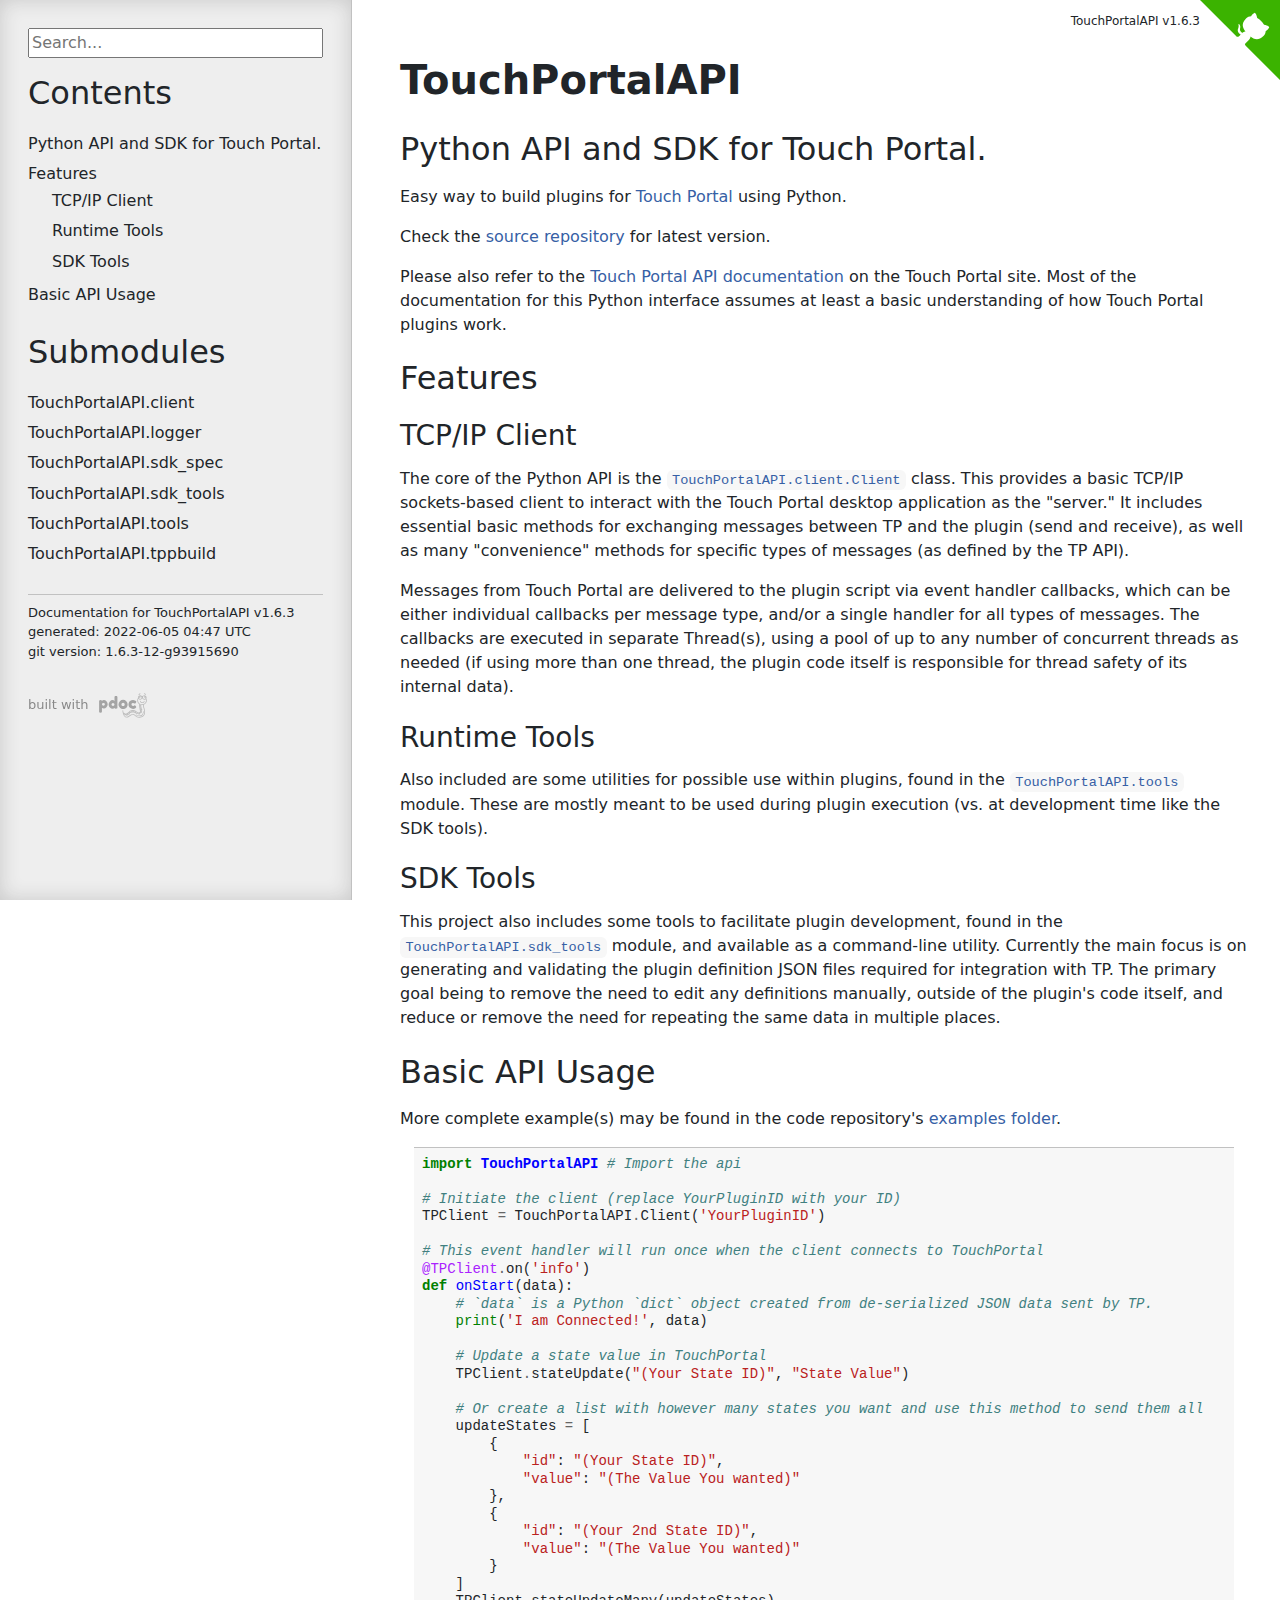
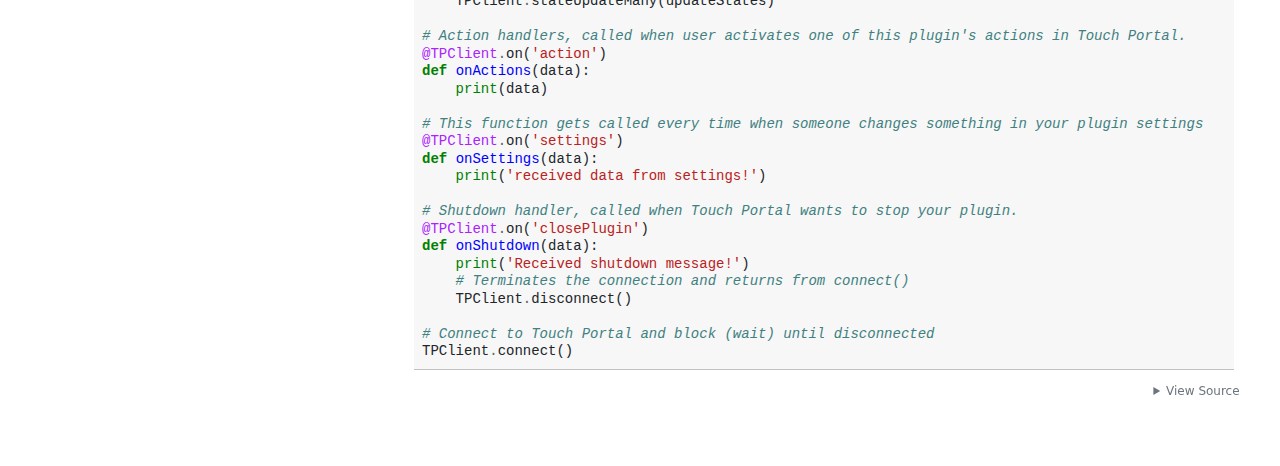
==== commit c5a1d20f: "Update generated documentation." ====
--- a/docs/index.html
+++ b/docs/index.html
@@ -46,9 +46,11 @@
             <ul>
                     <li><a href="TouchPortalAPI.html">TouchPortalAPI</a></li>
                     <li><a href="TouchPortalAPI/client.html">TouchPortalAPI.client</a></li>
+                    <li><a href="TouchPortalAPI/logger.html">TouchPortalAPI.logger</a></li>
                     <li><a href="TouchPortalAPI/sdk_spec.html">TouchPortalAPI.sdk_spec</a></li>
                     <li><a href="TouchPortalAPI/sdk_tools.html">TouchPortalAPI.sdk_tools</a></li>
                     <li><a href="TouchPortalAPI/tools.html">TouchPortalAPI.tools</a></li>
+                    <li><a href="TouchPortalAPI/tppbuild.html">TouchPortalAPI.tppbuild</a></li>
             </ul>
         </div>
     </nav>
